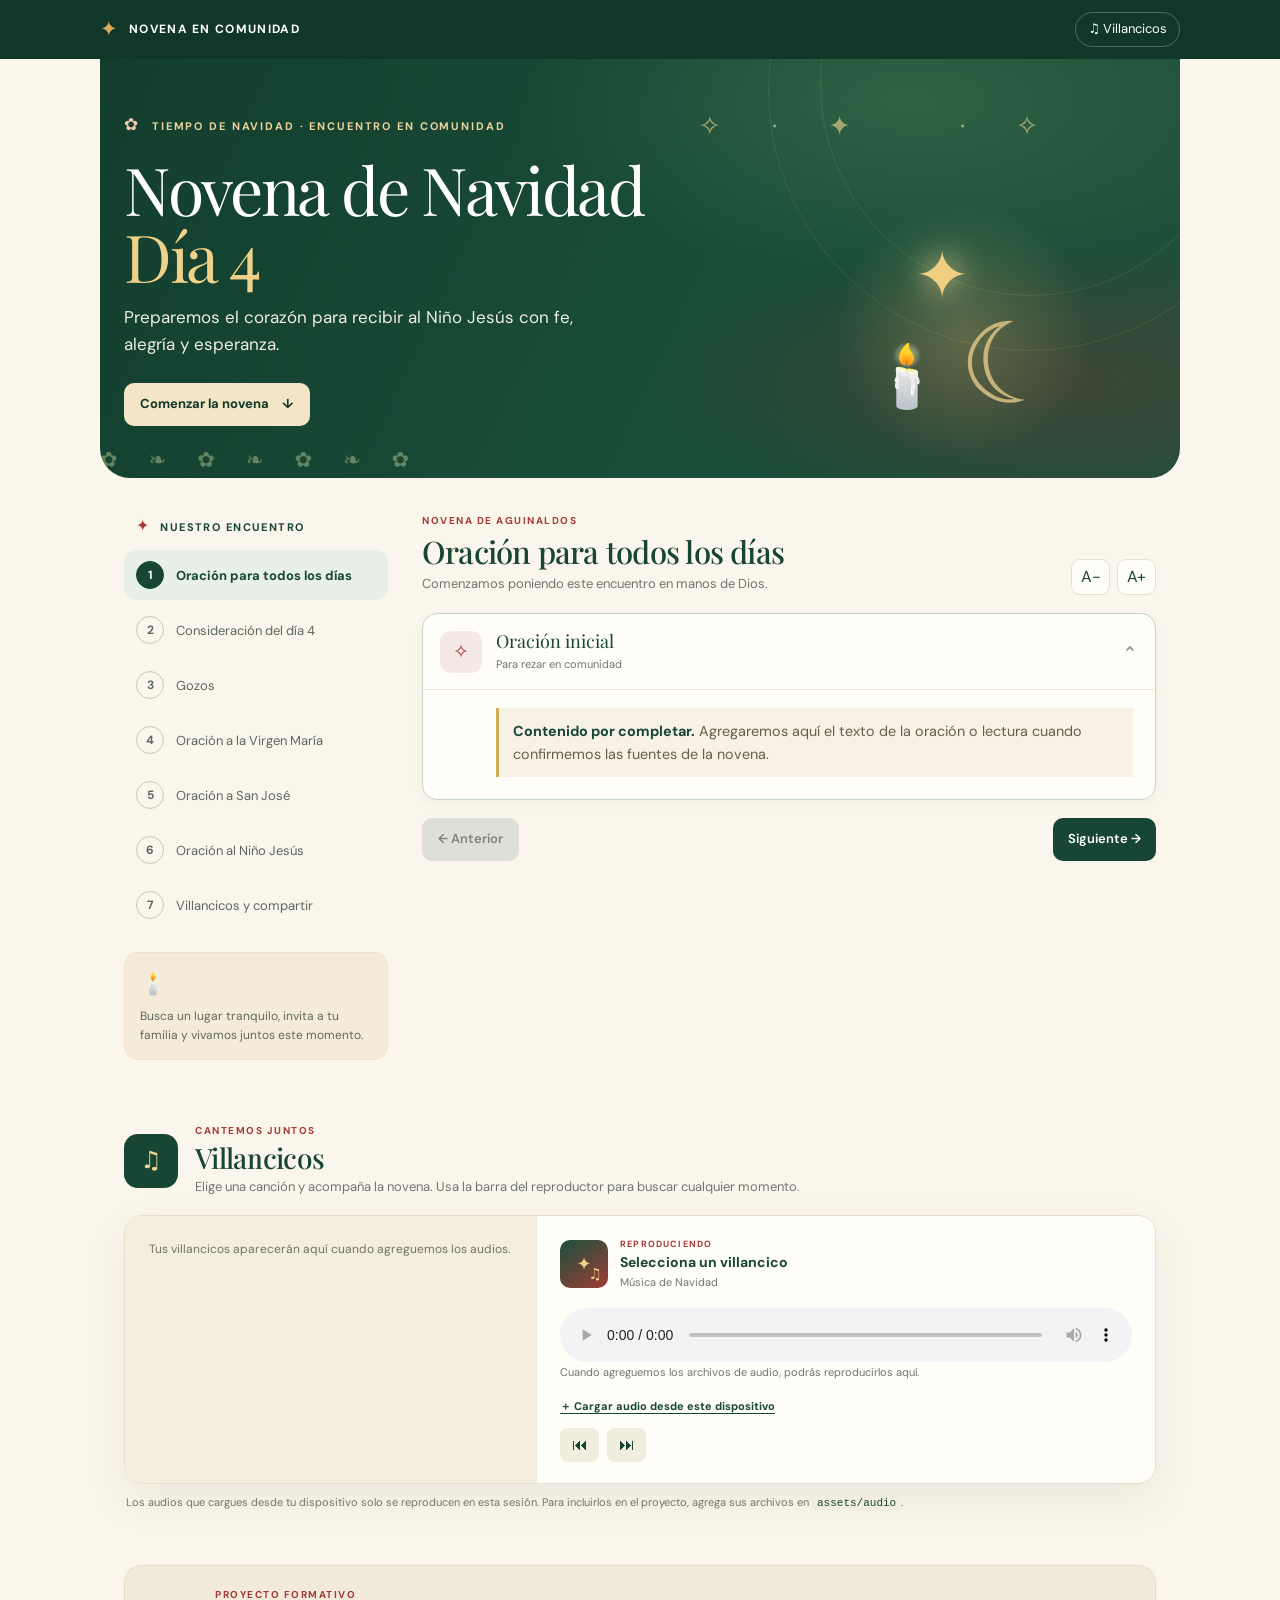
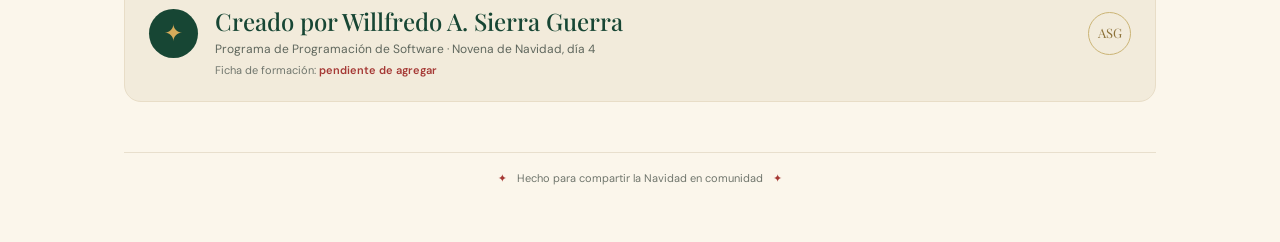
==== index.html @ c9e7d512 "Publicar novena de Navidad" ====
<!doctype html>
<html lang="es">
<head>
  <meta charset="utf-8">
  <meta name="viewport" content="width=device-width, initial-scale=1">
  <meta name="theme-color" content="#174634">
  <meta name="description" content="Una novena de Navidad interactiva para compartir en comunidad.">
  <link rel="manifest" href="manifest.webmanifest">
  <link rel="icon" href="icon.svg" type="image/svg+xml">
  <title>Novena de Navidad · Día 4</title>
  <link rel="preconnect" href="https://fonts.googleapis.com">
  <link rel="preconnect" href="https://fonts.gstatic.com" crossorigin>
  <link href="https://fonts.googleapis.com/css2?family=DM+Sans:wght@400;500;600;700&family=Playfair+Display:wght@400;500;600&display=swap" rel="stylesheet">
  <link rel="stylesheet" href="styles.css">
  <script src="script.js" defer></script>
</head>
<body>
  <header class="topbar">
    <a class="brand" href="#inicio" aria-label="Novena en comunidad, inicio">
      <span class="brand-mark" aria-hidden="true">✦</span>
      <span>NOVENA EN COMUNIDAD</span>
    </a>
    <a class="topbar-link" href="#villancicos"><span aria-hidden="true">♫</span> Villancicos</a>
  </header>

  <main id="inicio">
    <section class="hero" aria-labelledby="pageTitle">
      <div class="hero-stars" aria-hidden="true">✧　·　✦　　 ·　✧</div>
      <div class="hero-copy">
        <div class="eyebrow"><span aria-hidden="true">✿</span> Tiempo de Navidad · Encuentro en comunidad</div>
        <h1 id="pageTitle">Novena de Navidad<br><em>Día 4</em></h1>
        <p>Preparemos el corazón para recibir al Niño Jesús con fe, alegría y esperanza.</p>
        <a class="hero-button" href="#recorrido">Comenzar la novena <span aria-hidden="true">↓</span></a>
      </div>
      <div class="nativity" aria-hidden="true">
        <span class="nativity-star">✦</span>
        <span class="nativity-silhouette">☾</span>
        <span class="nativity-candle">🕯️</span>
      </div>
      <div class="hero-garland" aria-hidden="true">✿　❧　✿　❧　✿　❧　✿</div>
    </section>

    <div class="page-shell" id="recorrido">
      <aside class="rail" aria-label="Recorrido de la novena">
        <div class="rail-heading"><span class="tiny-star" aria-hidden="true">✦</span> Nuestro encuentro</div>
        <nav class="step-list" id="stepList"></nav>
        <div class="rail-note">
          <span class="note-icon" aria-hidden="true">🕯️</span>
          <p>Busca un lugar tranquilo, invita a tu familia y vivamos juntos este momento.</p>
        </div>
      </aside>

      <section class="content" aria-live="polite" aria-atomic="true">
        <div class="section-heading">
          <div>
            <div class="section-kicker" id="sectionKicker">NOVENA DE AGUINALDOS</div>
            <h2 id="sectionTitle"></h2>
            <p id="sectionDescription"></p>
          </div>
          <div class="reader-tools" aria-label="Tamaño del texto">
            <button class="tool-btn" id="smallerText" type="button" aria-label="Reducir tamaño del texto">A−</button>
            <button class="tool-btn" id="largerText" type="button" aria-label="Aumentar tamaño del texto">A+</button>
          </div>
        </div>
        <div class="cards" id="prayerCards"></div>
        <div class="bottom-nav">
          <button class="nav-btn secondary" id="previousStep" type="button"><span aria-hidden="true">←</span> Anterior</button>
          <button class="nav-btn" id="nextStep" type="button">Siguiente <span aria-hidden="true">→</span></button>
        </div>
      </section>
    </div>

    <section class="music-section" id="villancicos" aria-labelledby="musicTitle">
      <div class="music-heading">
        <span class="music-symbol" aria-hidden="true">♫</span>
        <div>
          <div class="section-kicker">CANTEMOS JUNTOS</div>
          <h2 id="musicTitle">Villancicos</h2>
          <p>Elige una canción y acompaña la novena. Usa la barra del reproductor para buscar cualquier momento.</p>
        </div>
      </div>
      <div class="player-card">
        <div class="track-list" id="trackList" aria-label="Lista de villancicos"></div>
        <div class="player-main">
          <div class="now-playing">
            <div class="album-art" aria-hidden="true">✦<span>♫</span></div>
            <div class="track-info"><span class="track-label">REPRODUCIENDO</span><strong id="currentTrackName">Selecciona un villancico</strong><span id="currentTrackArtist">Música de Navidad</span></div>
          </div>
          <audio id="audioPlayer" controls preload="metadata" aria-label="Reproductor de villancicos"></audio>
          <div class="audio-hint" id="audioHint">Cuando agreguemos los archivos de audio, podrás reproducirlos aquí.</div>
          <label class="add-audio" for="audioFiles">＋ Cargar audio desde este dispositivo</label>
          <input id="audioFiles" class="sr-only" type="file" accept="audio/*" multiple>
          <div class="player-actions">
            <button class="player-btn" id="previousTrack" type="button" aria-label="Villancico anterior">⏮</button>
            <button class="player-btn" id="nextTrack" type="button" aria-label="Siguiente villancico">⏭</button>
          </div>
        </div>
      </div>
      <p class="music-footnote">Los audios que cargues desde tu dispositivo solo se reproducen en esta sesión. Para incluirlos en el proyecto, agrega sus archivos en <code>assets/audio</code>.</p>
    </section>

    <section class="credits" aria-labelledby="creditsTitle">
      <div class="credits-mark" aria-hidden="true">✦</div>
      <div class="credits-copy">
        <div class="section-kicker">PROYECTO FORMATIVO</div>
        <h2 id="creditsTitle">Creado por Willfredo A. Sierra Guerra</h2>
        <p>Programa de Programación de Software · Novena de Navidad, día 4</p>
        <p class="credits-cohort">Ficha de formación: <strong>pendiente de agregar</strong></p>
      </div>
      <div class="credits-seal" aria-label="Creado por Willfredo A. Sierra Guerra">ASG</div>
    </section>
    <footer class="footer"><span aria-hidden="true">✦</span> Hecho para compartir la Navidad en comunidad <span aria-hidden="true">✦</span></footer>
  </main>
</body>
</html>
---- styles.css ----
:root {
  color-scheme: light;
  --pine: #174634;
  --pine-dark: #103728;
  --pine-light: #e8f0e7;
  --red: #a53935;
  --red-soft: #f5e9e4;
  --gold: #d6ab5a;
  --gold-pale: #f3e8cc;
  --cream: #fbf6eb;
  --paper: #fffdf8;
  --ink: #2d372f;
  --muted: #70766d;
  --line: #e8dfcd;
  --shadow: 0 16px 45px #273b2812;
  --reading-size: 16px;
}

* { box-sizing: border-box; }
html { scroll-behavior: smooth; }
body {
  margin: 0;
  background: var(--cream);
  color: var(--ink);
  font: 16px/1.6 "DM Sans", system-ui, sans-serif;
}
button, a { font: inherit; }
button { cursor: pointer; }
a { color: inherit; text-decoration: none; }

.topbar {
  align-items: center;
  background: var(--pine-dark);
  color: #fff;
  display: flex;
  justify-content: space-between;
  padding: 12px max(24px, calc((100% - 1080px)/2));
}
.brand { align-items: center; display: flex; font-size: 12px; font-weight: 700; gap: 10px; letter-spacing: .11em; }
.brand-mark { color: var(--gold); font-size: 21px; }
.topbar-link { border: 1px solid #ffffff40; border-radius: 99px; font-size: 13px; padding: 6px 12px; }
.topbar-link:hover { background: #ffffff14; }

main { margin: 0 auto; max-width: 1080px; padding: 0 24px 56px; }
.hero {
  background:
    radial-gradient(ellipse at 75% 10%, #42734f88 0, transparent 34%),
    radial-gradient(ellipse at 88% 77%, #872f304d 0, transparent 30%),
    linear-gradient(115deg, #133e2e 0%, #194d38 55%, #205039 100%);
  border-radius: 0 0 30px 30px;
  color: #fff;
  margin: 0 -24px 35px;
  min-height: 360px;
  overflow: hidden;
  padding: 52px max(24px, calc((100% - 1032px)/2));
  position: relative;
}
.hero::before, .hero::after { border: 1px solid #e7c57420; border-radius: 50%; content: ""; height: 420px; position: absolute; right: -62px; top: -185px; width: 420px; }
.hero::after { height: 520px; right: -110px; top: -230px; width: 520px; }
.hero-stars { color: #f1d78d9c; font-size: 27px; letter-spacing: 12px; position: absolute; right: 12%; top: 45px; }
.hero-copy { max-width: 630px; position: relative; z-index: 1; }
.eyebrow, .section-kicker { color: #ead39c; font-size: 11px; font-weight: 700; letter-spacing: .17em; text-transform: uppercase; }
.eyebrow span { color: #f0c7b0; font-size: 17px; margin-right: 7px; }
h1, h2, .card-title { font-family: "Playfair Display", Georgia, serif; }
h1 { font-size: clamp(43px, 6vw, 66px); font-weight: 400; letter-spacing: -.035em; line-height: 1.02; margin: 18px 0 13px; }
h1 em { color: #f0d18a; font-style: normal; }
.hero-copy > p { color: #f0eee4; font-size: 17px; margin: 0; max-width: 470px; }
.hero-button { align-items: center; background: #f3e5c5; border-radius: 10px; color: var(--pine-dark); display: inline-flex; font-size: 13px; font-weight: 700; gap: 13px; margin-top: 25px; padding: 11px 16px; }
.hero-button:hover { background: #fff2d2; transform: translateY(-1px); }
.nativity { align-items: center; background: radial-gradient(circle, #f3d5853b, #f3d58500 70%); border-radius: 50%; bottom: 16px; color: #f0cf80; display: flex; height: 260px; justify-content: center; position: absolute; right: 8%; width: 260px; }
.nativity-star { font-size: 66px; left: 81px; position: absolute; top: 21px; text-shadow: 0 0 32px #ffe2a4; }
.nativity-silhouette { bottom: 7px; color: #e4c989; font-size: 112px; opacity: .8; position: absolute; right: 34px; transform: rotate(-8deg); }
.nativity-candle { bottom: 36px; font-size: 61px; left: 35px; position: absolute; }
.hero-garland { bottom: 0; color: #c6d3a270; font-size: 21px; left: 0; letter-spacing: 5px; overflow: hidden; position: absolute; white-space: nowrap; width: 100%; }

.page-shell { align-items: start; display: grid; gap: 34px; grid-template-columns: 264px minmax(0,1fr); }
.rail { position: sticky; top: 20px; }
.rail-heading { color: var(--pine); font-size: 11px; font-weight: 700; letter-spacing: .13em; margin: 0 0 12px 12px; text-transform: uppercase; }
.tiny-star { color: var(--red); font-size: 16px; margin-right: 5px; }
.step-list { display: grid; gap: 5px; }
.step { align-items: center; background: transparent; border: 0; border-radius: 12px; color: #5c675d; display: flex; gap: 12px; padding: 11px 12px; text-align: left; width: 100%; }
.step:hover { background: #f2ecde; }
.step[aria-current="step"] { background: var(--pine-light); color: var(--pine); font-weight: 700; }
.step-num { align-items: center; border: 1px solid #c9c7b9; border-radius: 50%; display: inline-flex; flex: 0 0 28px; font-size: 12px; font-weight: 700; height: 28px; justify-content: center; }
.step[aria-current="step"] .step-num { background: var(--pine); border-color: var(--pine); color: #fff; }
.step-label { font-size: 13px; line-height: 1.35; }
.rail-note { background: #f4ebd9; border: 1px solid #eee2c9; border-radius: 14px; color: #62685c; font-size: 12px; line-height: 1.55; margin-top: 22px; padding: 15px; }
.rail-note p { margin: 6px 0 0; }
.note-icon { font-size: 21px; }

.content { min-width: 0; }
.section-heading { align-items: end; display: flex; justify-content: space-between; margin: 0 0 18px; }
.section-kicker { color: var(--red); font-size: 10px; letter-spacing: .15em; }
.section-heading h2, .music-heading h2 { color: var(--pine); font-size: 31px; font-weight: 500; letter-spacing: -.025em; line-height: 1.15; margin: 5px 0 5px; }
.section-heading p, .music-heading p { color: var(--muted); font-size: 13px; margin: 0; }
.reader-tools { display: flex; gap: 7px; }
.tool-btn { background: var(--paper); border: 1px solid var(--line); border-radius: 9px; color: var(--pine); height: 36px; width: 39px; }
.tool-btn:hover { background: var(--gold-pale); }
.cards { display: grid; gap: 11px; }
.prayer-card { background: var(--paper); border: 1px solid var(--line); border-radius: 15px; box-shadow: 0 4px 12px #2b3b250b; overflow: hidden; }
.prayer-card[open] { border-color: #c6d4c5; }
.prayer-card summary { align-items: center; cursor: pointer; display: flex; gap: 14px; list-style: none; min-height: 75px; padding: 14px 17px; }
.prayer-card summary::-webkit-details-marker { display: none; }
.card-icon { align-items: center; background: var(--red-soft); border-radius: 11px; color: var(--red); display: flex; flex: 0 0 42px; font-size: 19px; height: 42px; justify-content: center; }
.prayer-card:nth-child(even) .card-icon { background: var(--gold-pale); color: #9e742e; }
.card-title { color: var(--pine); display: block; font-size: 18px; line-height: 1.25; }
.card-subtitle { color: var(--muted); display: block; font-size: 11px; margin-top: 4px; }
.chevron { color: #81877c; font-size: 19px; margin-left: auto; transition: transform .18s; }
details[open] .chevron { transform: rotate(180deg); }
.prayer-body { border-top: 1px solid #eee8db; font-size: var(--reading-size); padding: 18px 22px 22px 73px; }
.prayer-body p { margin: 0; }
.pending { background: #f8f2e6; border-left: 3px solid var(--gold); color: #665d4b; font-size: .9em; line-height: 1.55; padding: 12px 14px; }
.pending strong { color: var(--pine); }
.bottom-nav { display: flex; justify-content: space-between; margin-top: 18px; }
.nav-btn { background: var(--pine); border: 0; border-radius: 10px; color: #fff; font-size: 13px; font-weight: 600; padding: 10px 15px; }
.nav-btn:hover:not(:disabled) { background: #215b41; }
.nav-btn.secondary { background: transparent; border: 1px solid var(--line); color: var(--pine); }
.nav-btn:disabled { background: #dedfd7; border-color: #dedfd7; color: #81847b; cursor: default; }

.music-section { margin-top: 63px; }
.music-heading { align-items: center; display: flex; gap: 17px; margin-bottom: 17px; }
.music-symbol { align-items: center; background: var(--pine); border-radius: 14px; color: #f1d593; display: flex; flex: 0 0 54px; font-size: 24px; height: 54px; justify-content: center; }
.music-heading h2 { font-size: 28px; margin: 3px 0; }
.music-heading p { max-width: 620px; }
.player-card { background: var(--paper); border: 1px solid var(--line); border-radius: 18px; box-shadow: var(--shadow); display: grid; grid-template-columns: minmax(210px, .8fr) 1.2fr; overflow: hidden; }
.track-list { background: #f4eedf; display: flex; flex-direction: column; gap: 5px; padding: 15px; }
.track-empty { color: #707267; font-size: 12px; line-height: 1.5; padding: 9px; }
.track-item { align-items: center; background: transparent; border: 0; border-radius: 9px; color: var(--ink); display: flex; gap: 10px; padding: 9px; text-align: left; }
.track-item:hover, .track-item[aria-current="true"] { background: #e6e8d7; }
.track-play { align-items: center; background: #fff9; border-radius: 7px; color: var(--pine); display: flex; flex: 0 0 29px; font-size: 12px; height: 29px; justify-content: center; }
.track-name { font-size: 12px; font-weight: 600; }
.player-main { min-width: 0; padding: 21px 23px; }
.now-playing { align-items: center; display: flex; gap: 12px; margin-bottom: 17px; }
.album-art { align-items: center; background: linear-gradient(145deg, #1a503b, #9e3d36); border-radius: 10px; color: #f0d28c; display: flex; flex: 0 0 48px; font-size: 18px; height: 48px; justify-content: center; position: relative; }
.album-art span { bottom: 2px; font-size: 15px; position: absolute; right: 6px; }
.track-info { display: grid; min-width: 0; }
.track-label { color: var(--red); font-size: 9px; font-weight: 700; letter-spacing: .13em; }
.track-info strong { color: var(--pine); font-size: 14px; overflow: hidden; text-overflow: ellipsis; white-space: nowrap; }
.track-info > span:last-child { color: var(--muted); font-size: 11px; }
audio { display: block; min-height: 44px; width: 100%; }
.audio-hint { color: var(--muted); font-size: 11px; margin: 2px 0 8px; }
.add-audio { color: var(--pine); cursor: pointer; display: inline-block; font-size: 11px; font-weight: 700; margin-top: 8px; text-decoration: underline; text-underline-offset: 3px; }
.player-actions { display: flex; gap: 8px; margin-top: 10px; }
.player-btn { background: #f1eddf; border: 0; border-radius: 8px; color: var(--pine); height: 34px; width: 39px; }
.player-btn:hover { background: var(--gold-pale); }
.music-footnote { color: var(--muted); font-size: 11px; margin: 10px 2px 0; }
.music-footnote code { background: #f1eddf; border-radius: 4px; color: var(--pine); padding: 2px 5px; }
.credits { align-items: center; background: #f2ebdb; border: 1px solid #e8ddc7; border-radius: 17px; display: flex; gap: 17px; margin-top: 53px; padding: 21px 24px; }
.credits-mark { align-items: center; background: var(--pine); border-radius: 50%; color: var(--gold); display: flex; flex: 0 0 49px; font-size: 23px; height: 49px; justify-content: center; }
.credits-copy { min-width: 0; }
.credits-copy h2 { color: var(--pine); font-size: clamp(19px, 2.5vw, 24px); font-weight: 500; line-height: 1.2; margin: 4px 0; }
.credits-copy p { color: #5f675d; font-size: 12px; margin: 3px 0 0; }
.credits-copy .credits-cohort { color: var(--muted); font-size: 11px; }
.credits-cohort strong { color: var(--red); font-weight: 600; }
.credits-seal { align-items: center; border: 1px solid #cbb475; border-radius: 50%; color: #8c7138; display: flex; flex: 0 0 43px; font-family: "Playfair Display", Georgia, serif; font-size: 13px; height: 43px; justify-content: center; margin-left: auto; }
.footer { border-top: 1px solid var(--line); color: var(--muted); font-size: 11px; margin-top: 50px; padding-top: 17px; text-align: center; }
.footer span { color: var(--red); padding: 0 7px; }
.sr-only { clip: rect(0,0,0,0); clip-path: inset(50%); height: 1px; overflow: hidden; position: absolute; white-space: nowrap; width: 1px; }

@media (max-width: 760px) {
  .topbar { padding: 11px 18px; }
  main { padding: 0 16px 42px; }
  .hero { margin: 0 -16px 27px; min-height: 337px; padding: 40px 23px; }
  .hero-stars { right: 4%; top: 19px; }
  .hero-copy { max-width: 75%; }
  .hero-copy > p { font-size: 15px; }
  .nativity { bottom: -27px; right: -26px; transform: scale(.72); transform-origin: bottom right; }
  .page-shell { display: block; }
  .rail { margin-bottom: 23px; position: static; }
  .rail-heading, .rail-note { display: none; }
  .step-list { display: flex; gap: 7px; overflow-x: auto; padding: 0 0 5px; }
  .step { flex: 0 0 auto; padding: 7px; width: auto; }
  .step-label { display: none; }
  .section-heading h2 { font-size: 27px; }
  .section-heading p { max-width: 270px; }
  .reader-tools { flex: 0 0 auto; }
  .prayer-body { padding: 15px; }
  .music-section { margin-top: 46px; }
  .player-card { grid-template-columns: 1fr; }
  .track-list { max-height: 180px; overflow-y: auto; }
  .player-main { padding: 18px; }
  .credits { gap: 12px; margin-top: 39px; padding: 17px 15px; }
  .credits-mark { flex-basis: 39px; height: 39px; }
  .credits-seal { display: none; }
}
@media (max-width: 420px) {
  .brand { font-size: 10px; }
  .topbar-link { font-size: 11px; }
  .hero { min-height: 325px; }
  .hero-copy { max-width: 90%; }
  .hero h1 { font-size: 43px; }
  .hero-stars { opacity: .65; }
  .nativity { opacity: .65; transform: scale(.58); }
  .section-heading { align-items: start; }
  .section-heading p { max-width: 230px; }
  .music-heading { align-items: start; }
}
@media (prefers-reduced-motion: reduce) {
  *, *::before, *::after { scroll-behavior: auto !important; transition-duration: .01ms !important; }
}
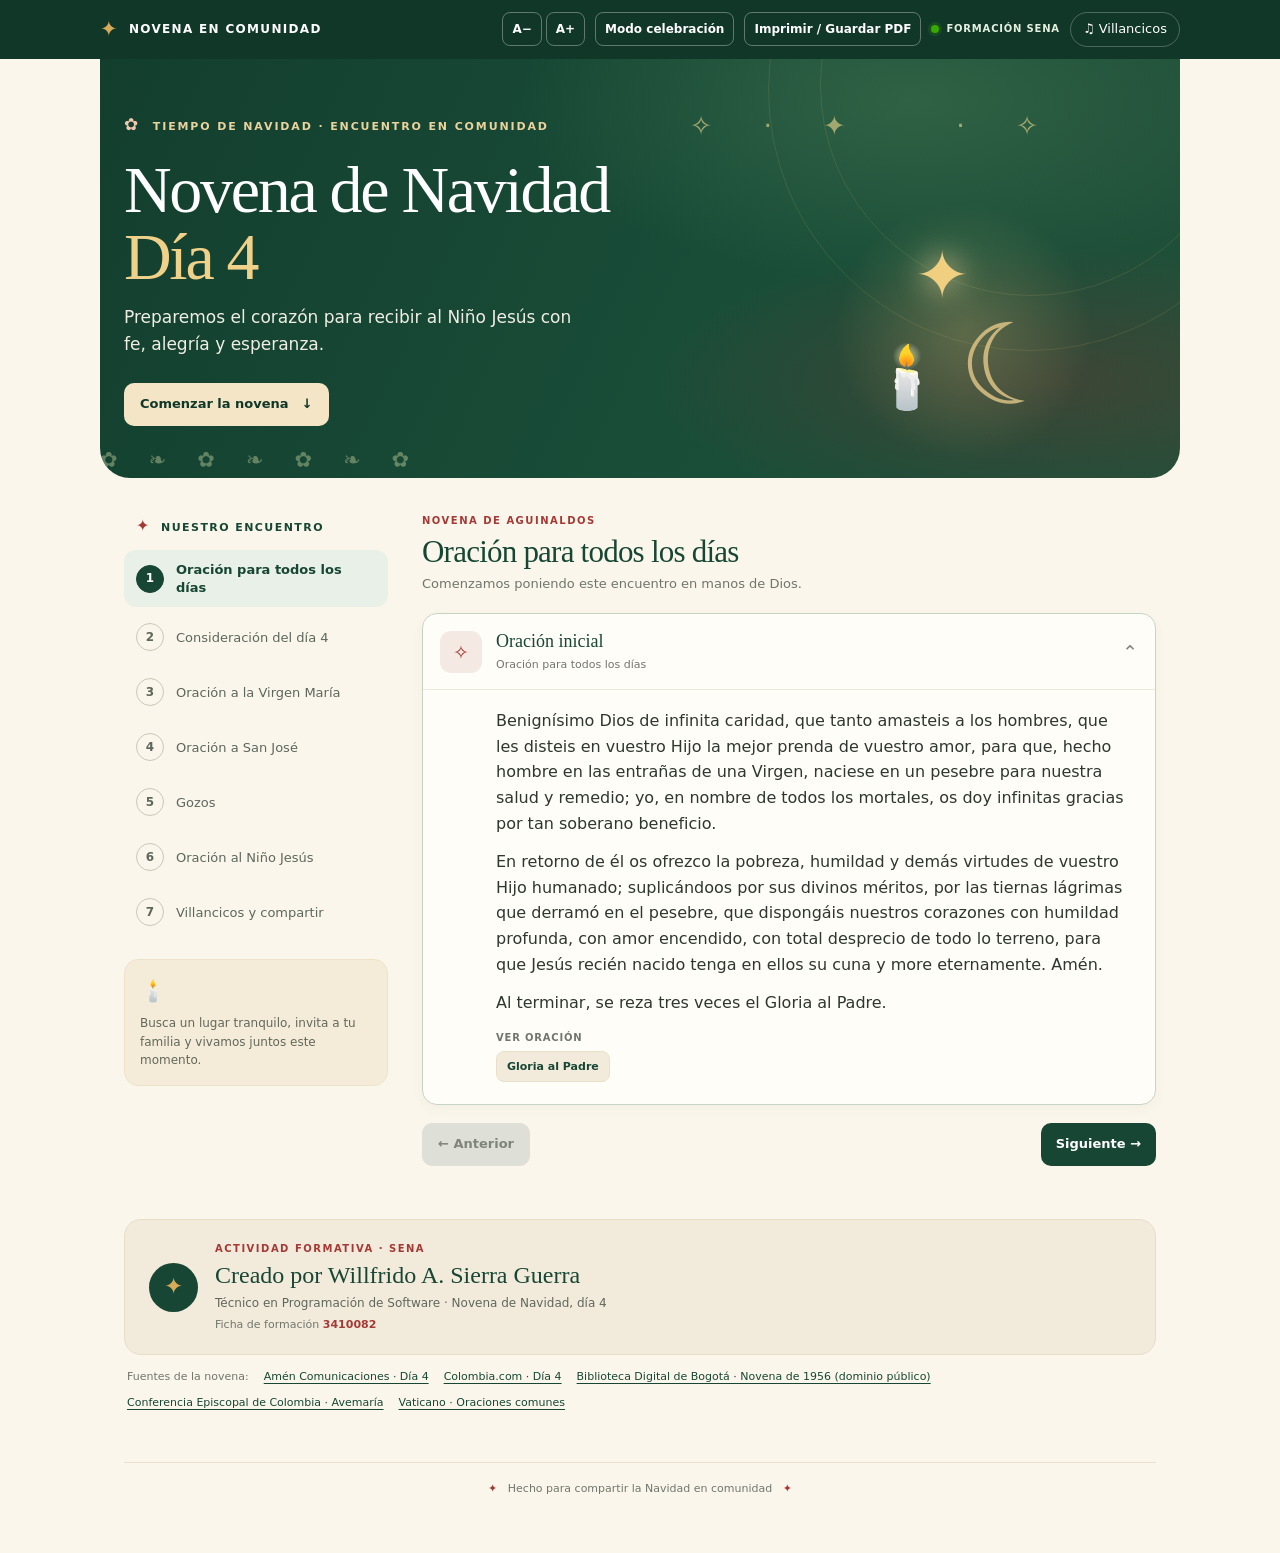
==== commit 40e1afbf: "ya termine" ====
--- a/index.html
+++ b/index.html
@@ -8,11 +8,9 @@
   <link rel="manifest" href="manifest.webmanifest">
   <link rel="icon" href="icon.svg" type="image/svg+xml">
   <title>Novena de Navidad · Día 4</title>
-  <link rel="preconnect" href="https://fonts.googleapis.com">
-  <link rel="preconnect" href="https://fonts.gstatic.com" crossorigin>
-  <link href="https://fonts.googleapis.com/css2?family=DM+Sans:wght@400;500;600;700&family=Playfair+Display:wght@400;500;600&display=swap" rel="stylesheet">
   <link rel="stylesheet" href="styles.css">
   <script src="script.js" defer></script>
+  <script src="scale-controls.js" defer></script>
 </head>
 <body>
   <header class="topbar">
@@ -20,7 +18,16 @@
       <span class="brand-mark" aria-hidden="true">✦</span>
       <span>NOVENA EN COMUNIDAD</span>
     </a>
-    <a class="topbar-link" href="#villancicos"><span aria-hidden="true">♫</span> Villancicos</a>
+    <div class="topbar-actions">
+      <div class="text-size-controls" role="group" aria-label="Tamaño de letra">
+        <button class="topbar-tool" id="textSmaller" type="button" aria-label="Disminuir tamaño de letra" title="Disminuir tamaño de letra">A−</button>
+        <button class="topbar-tool" id="textLarger" type="button" aria-label="Aumentar tamaño de letra" title="Aumentar tamaño de letra">A+</button>
+      </div>
+      <button class="topbar-action" id="celebrationToggle" type="button" aria-pressed="false">Modo celebración</button>
+      <button class="topbar-action" id="printProgramButton" type="button">Imprimir / Guardar PDF</button>
+      <span class="sena-chip"><span class="sena-dot" aria-hidden="true"></span> FORMACIÓN SENA</span>
+      <a class="topbar-link" href="villancicos.html"><span aria-hidden="true">♫</span> Villancicos</a>
+    </div>
   </header>
 
   <main id="inicio">
@@ -57,10 +64,6 @@
             <h2 id="sectionTitle"></h2>
             <p id="sectionDescription"></p>
           </div>
-          <div class="reader-tools" aria-label="Tamaño del texto">
-            <button class="tool-btn" id="smallerText" type="button" aria-label="Reducir tamaño del texto">A−</button>
-            <button class="tool-btn" id="largerText" type="button" aria-label="Aumentar tamaño del texto">A+</button>
-          </div>
         </div>
         <div class="cards" id="prayerCards"></div>
         <div class="bottom-nav">
@@ -70,45 +73,25 @@
       </section>
     </div>
 
-    <section class="music-section" id="villancicos" aria-labelledby="musicTitle">
-      <div class="music-heading">
-        <span class="music-symbol" aria-hidden="true">♫</span>
-        <div>
-          <div class="section-kicker">CANTEMOS JUNTOS</div>
-          <h2 id="musicTitle">Villancicos</h2>
-          <p>Elige una canción y acompaña la novena. Usa la barra del reproductor para buscar cualquier momento.</p>
-        </div>
-      </div>
-      <div class="player-card">
-        <div class="track-list" id="trackList" aria-label="Lista de villancicos"></div>
-        <div class="player-main">
-          <div class="now-playing">
-            <div class="album-art" aria-hidden="true">✦<span>♫</span></div>
-            <div class="track-info"><span class="track-label">REPRODUCIENDO</span><strong id="currentTrackName">Selecciona un villancico</strong><span id="currentTrackArtist">Música de Navidad</span></div>
-          </div>
-          <audio id="audioPlayer" controls preload="metadata" aria-label="Reproductor de villancicos"></audio>
-          <div class="audio-hint" id="audioHint">Cuando agreguemos los archivos de audio, podrás reproducirlos aquí.</div>
-          <label class="add-audio" for="audioFiles">＋ Cargar audio desde este dispositivo</label>
-          <input id="audioFiles" class="sr-only" type="file" accept="audio/*" multiple>
-          <div class="player-actions">
-            <button class="player-btn" id="previousTrack" type="button" aria-label="Villancico anterior">⏮</button>
-            <button class="player-btn" id="nextTrack" type="button" aria-label="Siguiente villancico">⏭</button>
-          </div>
-        </div>
-      </div>
-      <p class="music-footnote">Los audios que cargues desde tu dispositivo solo se reproducen en esta sesión. Para incluirlos en el proyecto, agrega sus archivos en <code>assets/audio</code>.</p>
-    </section>
+    <section id="printProgram" class="print-program" hidden aria-label="Programa completo para imprimir"></section>
 
     <section class="credits" aria-labelledby="creditsTitle">
       <div class="credits-mark" aria-hidden="true">✦</div>
       <div class="credits-copy">
-        <div class="section-kicker">PROYECTO FORMATIVO</div>
-        <h2 id="creditsTitle">Creado por Willfredo A. Sierra Guerra</h2>
-        <p>Programa de Programación de Software · Novena de Navidad, día 4</p>
-        <p class="credits-cohort">Ficha de formación: <strong>pendiente de agregar</strong></p>
+        <div class="section-kicker">ACTIVIDAD FORMATIVA · SENA</div>
+        <h2 id="creditsTitle">Creado por Willfrido A. Sierra Guerra</h2>
+        <p>Técnico en Programación de Software · Novena de Navidad, día 4</p>
+        <p class="credits-cohort">Ficha de formación <strong>3410082</strong></p>
       </div>
-      <div class="credits-seal" aria-label="Creado por Willfredo A. Sierra Guerra">ASG</div>
     </section>
+    <nav class="source-links" aria-label="Fuentes de consulta">
+      <span>Fuentes de la novena:</span>
+      <a href="https://amencomunicaciones.com/crece-la-fe/novena-de-navidad-cuarto-dia/" target="_blank" rel="noopener">Amén Comunicaciones · Día 4</a>
+      <a href="https://www.colombia.com/navidad/novena/d4.aspx" target="_blank" rel="noopener">Colombia.com · Día 4</a>
+      <a href="https://www.bibliotecadigitaldebogota.gov.co/resources/2092684/" target="_blank" rel="noopener">Biblioteca Digital de Bogotá · Novena de 1956 (dominio público)</a>
+      <a href="https://www.cec.org.co/sites/default/files/OREMOS%20EN%20FAMILIA%202020.pdf.pdf" target="_blank" rel="noopener">Conferencia Episcopal de Colombia · Avemaría</a>
+      <a href="https://www.vatican.va/archive/compendium_ccc/documents/archive_2005_compendium-ccc_sp.html" target="_blank" rel="noopener">Vaticano · Oraciones comunes</a>
+    </nav>
     <footer class="footer"><span aria-hidden="true">✦</span> Hecho para compartir la Navidad en comunidad <span aria-hidden="true">✦</span></footer>
   </main>
 </body>
--- a/styles.css
+++ b/styles.css
@@ -22,7 +22,7 @@
   margin: 0;
   background: var(--cream);
   color: var(--ink);
-  font: 16px/1.6 "DM Sans", system-ui, sans-serif;
+  font: 16px/1.6 system-ui, -apple-system, "Segoe UI", sans-serif;
 }
 button, a { font: inherit; }
 button { cursor: pointer; }
@@ -38,6 +38,14 @@
 }
 .brand { align-items: center; display: flex; font-size: 12px; font-weight: 700; gap: 10px; letter-spacing: .11em; }
 .brand-mark { color: var(--gold); font-size: 21px; }
+.topbar-actions { align-items: center; display: flex; gap: 10px; }
+.text-size-controls { align-items: center; display: inline-flex; gap: 4px; }
+.topbar-tool, .topbar-action { background: transparent; border: 1px solid #ffffff55; border-radius: 8px; color: #fff; cursor: pointer; font: 700 12px/1 system-ui, sans-serif; min-height: 34px; padding: 7px 9px; }
+.topbar-tool { min-width: 37px; }
+.topbar-tool:hover, .topbar-action:hover { background: #ffffff18; }
+.topbar-action[aria-pressed="true"] { background: #f3e5c5; border-color: #f3e5c5; color: var(--pine-dark); }
+.sena-chip { align-items: center; color: #e5efdf; display: inline-flex; font-size: 10px; font-weight: 700; gap: 7px; letter-spacing: .08em; }
+.sena-dot { background: #39a900; border-radius: 50%; box-shadow: 0 0 0 3px #39a9002e; height: 8px; width: 8px; }
 .topbar-link { border: 1px solid #ffffff40; border-radius: 99px; font-size: 13px; padding: 6px 12px; }
 .topbar-link:hover { background: #ffffff14; }
 
@@ -57,21 +65,26 @@
 }
 .hero::before, .hero::after { border: 1px solid #e7c57420; border-radius: 50%; content: ""; height: 420px; position: absolute; right: -62px; top: -185px; width: 420px; }
 .hero::after { height: 520px; right: -110px; top: -230px; width: 520px; }
-.hero-stars { color: #f1d78d9c; font-size: 27px; letter-spacing: 12px; position: absolute; right: 12%; top: 45px; }
+.hero-stars { animation: twinkle 4.2s ease-in-out infinite, star-drift 7s ease-in-out infinite; color: #f1d78d9c; font-size: 27px; letter-spacing: 12px; position: absolute; right: 12%; top: 45px; }
 .hero-copy { max-width: 630px; position: relative; z-index: 1; }
 .eyebrow, .section-kicker { color: #ead39c; font-size: 11px; font-weight: 700; letter-spacing: .17em; text-transform: uppercase; }
 .eyebrow span { color: #f0c7b0; font-size: 17px; margin-right: 7px; }
-h1, h2, .card-title { font-family: "Playfair Display", Georgia, serif; }
+h1, h2, .card-title { font-family: Georgia, "Times New Roman", serif; }
 h1 { font-size: clamp(43px, 6vw, 66px); font-weight: 400; letter-spacing: -.035em; line-height: 1.02; margin: 18px 0 13px; }
 h1 em { color: #f0d18a; font-style: normal; }
 .hero-copy > p { color: #f0eee4; font-size: 17px; margin: 0; max-width: 470px; }
 .hero-button { align-items: center; background: #f3e5c5; border-radius: 10px; color: var(--pine-dark); display: inline-flex; font-size: 13px; font-weight: 700; gap: 13px; margin-top: 25px; padding: 11px 16px; }
 .hero-button:hover { background: #fff2d2; transform: translateY(-1px); }
 .nativity { align-items: center; background: radial-gradient(circle, #f3d5853b, #f3d58500 70%); border-radius: 50%; bottom: 16px; color: #f0cf80; display: flex; height: 260px; justify-content: center; position: absolute; right: 8%; width: 260px; }
-.nativity-star { font-size: 66px; left: 81px; position: absolute; top: 21px; text-shadow: 0 0 32px #ffe2a4; }
+.nativity-star { animation: star-glow 3.2s ease-in-out infinite; font-size: 66px; left: 81px; position: absolute; top: 21px; text-shadow: 0 0 32px #ffe2a4; }
 .nativity-silhouette { bottom: 7px; color: #e4c989; font-size: 112px; opacity: .8; position: absolute; right: 34px; transform: rotate(-8deg); }
-.nativity-candle { bottom: 36px; font-size: 61px; left: 35px; position: absolute; }
-.hero-garland { bottom: 0; color: #c6d3a270; font-size: 21px; left: 0; letter-spacing: 5px; overflow: hidden; position: absolute; white-space: nowrap; width: 100%; }
+.nativity-candle { animation: candle-flicker 2s ease-in-out infinite; bottom: 36px; font-size: 61px; left: 35px; position: absolute; transform-origin: bottom center; }
+.hero-garland { animation: garland-glow 5s ease-in-out infinite; bottom: 0; color: #c6d3a270; font-size: 21px; left: 0; letter-spacing: 5px; overflow: hidden; position: absolute; white-space: nowrap; width: 100%; }
+@keyframes twinkle { 0%, 100% { opacity: .45; } 50% { opacity: 1; } }
+@keyframes star-drift { 0%, 100% { translate: 0 0; } 50% { translate: 0 -8px; } }
+@keyframes star-glow { 0%, 100% { filter: drop-shadow(0 0 8px #ffe2a4); scale: 1; } 50% { filter: drop-shadow(0 0 20px #ffe2a4); scale: 1.1; } }
+@keyframes candle-flicker { 0%, 100% { rotate: -1deg; filter: brightness(1); } 50% { rotate: 1deg; filter: brightness(1.16); } }
+@keyframes garland-glow { 0%, 100% { color: #c6d3a270; } 50% { color: #e9d18e; } }
 
 .page-shell { align-items: start; display: grid; gap: 34px; grid-template-columns: 264px minmax(0,1fr); }
 .rail { position: sticky; top: 20px; }
@@ -89,6 +102,10 @@
 .note-icon { font-size: 21px; }
 
 .content { min-width: 0; }
+.content.section-enter .section-heading { animation: content-rise .42s cubic-bezier(.2,.7,.2,1) both; }
+.content.section-enter .cards { animation: content-rise .5s cubic-bezier(.2,.7,.2,1) .06s both; }
+.content.section-enter .bottom-nav { animation: content-rise .45s cubic-bezier(.2,.7,.2,1) .13s both; }
+@keyframes content-rise { from { opacity: 0; transform: translateY(14px); filter: blur(2px); } to { opacity: 1; transform: translateY(0); filter: blur(0); } }
 .section-heading { align-items: end; display: flex; justify-content: space-between; margin: 0 0 18px; }
 .section-kicker { color: var(--red); font-size: 10px; letter-spacing: .15em; }
 .section-heading h2, .music-heading h2 { color: var(--pine); font-size: 31px; font-weight: 500; letter-spacing: -.025em; line-height: 1.15; margin: 5px 0 5px; }
@@ -97,7 +114,8 @@
 .tool-btn { background: var(--paper); border: 1px solid var(--line); border-radius: 9px; color: var(--pine); height: 36px; width: 39px; }
 .tool-btn:hover { background: var(--gold-pale); }
 .cards { display: grid; gap: 11px; }
-.prayer-card { background: var(--paper); border: 1px solid var(--line); border-radius: 15px; box-shadow: 0 4px 12px #2b3b250b; overflow: hidden; }
+.prayer-card { background: var(--paper); border: 1px solid var(--line); border-radius: 15px; box-shadow: 0 4px 12px #2b3b250b; overflow: hidden; transition: border-color .22s, box-shadow .22s, transform .22s; }
+.prayer-card:hover { box-shadow: 0 7px 19px #2b3b2514; transform: translateY(-1px); }
 .prayer-card[open] { border-color: #c6d4c5; }
 .prayer-card summary { align-items: center; cursor: pointer; display: flex; gap: 14px; list-style: none; min-height: 75px; padding: 14px 17px; }
 .prayer-card summary::-webkit-details-marker { display: none; }
@@ -108,7 +126,34 @@
 .chevron { color: #81877c; font-size: 19px; margin-left: auto; transition: transform .18s; }
 details[open] .chevron { transform: rotate(180deg); }
 .prayer-body { border-top: 1px solid #eee8db; font-size: var(--reading-size); padding: 18px 22px 22px 73px; }
+details[open] .prayer-body { animation: prayer-drop .34s cubic-bezier(.2,.7,.2,1) both; transform-origin: top; }
+@keyframes prayer-drop { from { opacity: 0; transform: translateY(-9px); } to { opacity: 1; transform: translateY(0); } }
 .prayer-body p { margin: 0; }
+.prayer-body p + p { margin-top: 13px; }
+.gozo-list { display: grid; gap: 7px; margin-top: 18px; }
+.gozo-item { background: #fcfaf4; border: 1px solid #e9e1d1; border-radius: 10px; overflow: hidden; }
+.gozo-item[open] { border-color: #c6d4c5; }
+.gozo-item summary { align-items: center; color: var(--pine); cursor: pointer; display: flex; font: 700 13px/1.3 system-ui, sans-serif; gap: 10px; list-style: none; min-height: 46px; padding: 7px 11px; }
+.gozo-item summary::-webkit-details-marker { display: none; }
+.gozo-number { align-items: center; background: #e8efe5; border-radius: 50%; color: var(--pine); display: inline-flex; flex: 0 0 29px; font-size: 12px; height: 29px; justify-content: center; }
+.gozo-chevron { color: #81877c; font-size: 17px; margin-left: auto; transition: transform .18s; }
+.gozo-item[open] .gozo-chevron { transform: rotate(180deg); }
+.gozo-body { border-top: 1px solid #eee8db; line-height: 1.65; padding: 12px 14px 14px 50px; }
+.gozo-body p { margin: 0; }
+.gozo-body .gozo-response { background: #f2ebdc; border-radius: 8px; color: var(--pine); font-size: .9em; margin-top: 12px; padding: 9px 11px; }
+.gozo-item[open] .gozo-body { animation: prayer-drop .3s cubic-bezier(.2,.7,.2,1) both; transform-origin: top; }
+.response-prayers { align-items: center; display: flex; flex-wrap: wrap; gap: 7px; margin-top: 15px; }
+.response-label { color: var(--muted); flex: 0 0 100%; font: 700 10px/1.3 system-ui, sans-serif; letter-spacing: .08em; text-transform: uppercase; }
+.response-button { background: #f2ebdc; border: 1px solid #eadfc9; border-radius: 8px; color: var(--pine); cursor: pointer; font: 600 11px/1.2 system-ui, sans-serif; padding: 8px 10px; transition: background .2s, transform .2s; }
+.response-button:hover { background: #e4edde; transform: translateY(-1px); }
+.response-button[aria-expanded="true"] { background: var(--pine); border-color: var(--pine); color: #fff; }
+.response-text { background: #fbf7ee; border-left: 3px solid var(--gold); border-radius: 0 10px 10px 0; color: var(--ink); flex: 0 0 100%; font-size: .92em; line-height: 1.6; margin-top: 3px; padding: 13px 15px; }
+.response-text[hidden] { display: none; }
+.response-text.is-visible { animation: prayer-drop .34s cubic-bezier(.2,.7,.2,1) both; }
+.response-text strong { color: var(--pine); display: block; font: 700 11px/1.3 system-ui, sans-serif; margin-bottom: 7px; }
+.response-text p { margin: 0; }
+.continue-button { background: transparent; border: 0; color: var(--pine); cursor: pointer; display: block; font: 700 11px/1.3 system-ui, sans-serif; margin-top: 14px; padding: 5px 0; text-decoration: underline; text-underline-offset: 3px; }
+.continue-button:hover { color: var(--red); }
 .pending { background: #f8f2e6; border-left: 3px solid var(--gold); color: #665d4b; font-size: .9em; line-height: 1.55; padding: 12px 14px; }
 .pending strong { color: var(--pine); }
 .bottom-nav { display: flex; justify-content: space-between; margin-top: 18px; }
@@ -116,49 +161,54 @@
 .nav-btn:hover:not(:disabled) { background: #215b41; }
 .nav-btn.secondary { background: transparent; border: 1px solid var(--line); color: var(--pine); }
 .nav-btn:disabled { background: #dedfd7; border-color: #dedfd7; color: #81847b; cursor: default; }
-
-.music-section { margin-top: 63px; }
-.music-heading { align-items: center; display: flex; gap: 17px; margin-bottom: 17px; }
-.music-symbol { align-items: center; background: var(--pine); border-radius: 14px; color: #f1d593; display: flex; flex: 0 0 54px; font-size: 24px; height: 54px; justify-content: center; }
-.music-heading h2 { font-size: 28px; margin: 3px 0; }
-.music-heading p { max-width: 620px; }
-.player-card { background: var(--paper); border: 1px solid var(--line); border-radius: 18px; box-shadow: var(--shadow); display: grid; grid-template-columns: minmax(210px, .8fr) 1.2fr; overflow: hidden; }
-.track-list { background: #f4eedf; display: flex; flex-direction: column; gap: 5px; padding: 15px; }
-.track-empty { color: #707267; font-size: 12px; line-height: 1.5; padding: 9px; }
-.track-item { align-items: center; background: transparent; border: 0; border-radius: 9px; color: var(--ink); display: flex; gap: 10px; padding: 9px; text-align: left; }
-.track-item:hover, .track-item[aria-current="true"] { background: #e6e8d7; }
-.track-play { align-items: center; background: #fff9; border-radius: 7px; color: var(--pine); display: flex; flex: 0 0 29px; font-size: 12px; height: 29px; justify-content: center; }
-.track-name { font-size: 12px; font-weight: 600; }
-.player-main { min-width: 0; padding: 21px 23px; }
-.now-playing { align-items: center; display: flex; gap: 12px; margin-bottom: 17px; }
-.album-art { align-items: center; background: linear-gradient(145deg, #1a503b, #9e3d36); border-radius: 10px; color: #f0d28c; display: flex; flex: 0 0 48px; font-size: 18px; height: 48px; justify-content: center; position: relative; }
-.album-art span { bottom: 2px; font-size: 15px; position: absolute; right: 6px; }
-.track-info { display: grid; min-width: 0; }
-.track-label { color: var(--red); font-size: 9px; font-weight: 700; letter-spacing: .13em; }
-.track-info strong { color: var(--pine); font-size: 14px; overflow: hidden; text-overflow: ellipsis; white-space: nowrap; }
-.track-info > span:last-child { color: var(--muted); font-size: 11px; }
-audio { display: block; min-height: 44px; width: 100%; }
-.audio-hint { color: var(--muted); font-size: 11px; margin: 2px 0 8px; }
-.add-audio { color: var(--pine); cursor: pointer; display: inline-block; font-size: 11px; font-weight: 700; margin-top: 8px; text-decoration: underline; text-underline-offset: 3px; }
-.player-actions { display: flex; gap: 8px; margin-top: 10px; }
-.player-btn { background: #f1eddf; border: 0; border-radius: 8px; color: var(--pine); height: 34px; width: 39px; }
-.player-btn:hover { background: var(--gold-pale); }
-.music-footnote { color: var(--muted); font-size: 11px; margin: 10px 2px 0; }
-.music-footnote code { background: #f1eddf; border-radius: 4px; color: var(--pine); padding: 2px 5px; }
+.open-music-page { background: var(--pine); border-radius: 8px; color: #fff; display: inline-block; font: 600 12px/1.3 system-ui, sans-serif; margin-top: 14px; padding: 9px 12px; }
+.open-music-page:hover { background: #215b41; }
+
 .credits { align-items: center; background: #f2ebdb; border: 1px solid #e8ddc7; border-radius: 17px; display: flex; gap: 17px; margin-top: 53px; padding: 21px 24px; }
-.credits-mark { align-items: center; background: var(--pine); border-radius: 50%; color: var(--gold); display: flex; flex: 0 0 49px; font-size: 23px; height: 49px; justify-content: center; }
+.credits-mark { align-items: center; background: var(--pine); border-radius: 50%; color: var(--gold); display: flex; flex: 0 0 49px; font-family: Georgia, "Times New Roman", serif; font-size: 23px; height: 49px; justify-content: center; }
 .credits-copy { min-width: 0; }
 .credits-copy h2 { color: var(--pine); font-size: clamp(19px, 2.5vw, 24px); font-weight: 500; line-height: 1.2; margin: 4px 0; }
 .credits-copy p { color: #5f675d; font-size: 12px; margin: 3px 0 0; }
 .credits-copy .credits-cohort { color: var(--muted); font-size: 11px; }
 .credits-cohort strong { color: var(--red); font-weight: 600; }
-.credits-seal { align-items: center; border: 1px solid #cbb475; border-radius: 50%; color: #8c7138; display: flex; flex: 0 0 43px; font-family: "Playfair Display", Georgia, serif; font-size: 13px; height: 43px; justify-content: center; margin-left: auto; }
+.brand-manual-link { background: #fffdf8; border: 1px solid #d7e4ce; border-radius: 9px; color: #267300; flex: 0 0 auto; font-size: 10px; font-weight: 700; margin-left: auto; padding: 8px 10px; }
+.brand-manual-link:hover { background: #f1f8eb; }
+.source-links { align-items: center; color: var(--muted); display: flex; flex-wrap: wrap; font-size: 11px; gap: 8px 15px; margin: 13px 3px 0; }
+.source-links a { color: var(--pine); text-decoration: underline; text-underline-offset: 3px; }
+.source-links a:hover { color: var(--red); }
 .footer { border-top: 1px solid var(--line); color: var(--muted); font-size: 11px; margin-top: 50px; padding-top: 17px; text-align: center; }
 .footer span { color: var(--red); padding: 0 7px; }
 .sr-only { clip: rect(0,0,0,0); clip-path: inset(50%); height: 1px; overflow: hidden; position: absolute; white-space: nowrap; width: 1px; }
+[data-page-scaled-text] { font-size: calc(var(--page-base-font-size) * var(--page-text-scale, 1)) !important; }
+
+.celebration-mode .hero,
+.celebration-mode .rail,
+.celebration-mode .credits,
+.celebration-mode .source-links,
+.celebration-mode main > .footer { display: none !important; }
+.celebration-mode .topbar { position: sticky; top: 0; z-index: 10; }
+.celebration-mode .topbar-actions > :not(#celebrationToggle) { display: none !important; }
+.celebration-mode .topbar { justify-content: flex-end; }
+.celebration-mode .brand { margin-right: auto; }
+.celebration-mode .page-shell { display: block; margin: 22px auto; max-width: 980px; }
+.celebration-mode .content { --page-text-scale: 1.35; }
+.celebration-mode .section-heading h2 { font-size: clamp(32px, 5vw, 44px); }
+.celebration-mode .prayer-body { font-size: clamp(20px, 2.4vw, 26px); line-height: 1.75; padding: 26px clamp(20px, 5vw, 60px); }
+.celebration-mode .prayer-card summary { min-height: 86px; }
+.celebration-mode .card-title { font-size: 21px; }
+.celebration-mode .card-subtitle { font-size: 14px; }
+.celebration-mode .bottom-nav { margin-top: 24px; }
+.celebration-mode .nav-btn { font-size: 18px; padding: 14px 19px; }
+.celebration-mode .gozo-item summary { min-height: 58px; font-size: 17px; }
+.celebration-mode .gozo-body { font-size: 1em; padding: 18px 22px; }
+.celebration-mode .gozo-body .gozo-response { font-size: .92em; padding: 12px 14px; }
 
 @media (max-width: 760px) {
   .topbar { padding: 11px 18px; }
+  .topbar { flex-wrap: wrap; gap: 8px; }
+  .topbar-actions { flex-wrap: wrap; gap: 6px; justify-content: flex-end; }
+  .topbar-tool, .topbar-action { font-size: 11px; min-height: 32px; padding: 6px 7px; }
+  .sena-chip { font-size: 9px; }
   main { padding: 0 16px 42px; }
   .hero { margin: 0 -16px 27px; min-height: 337px; padding: 40px 23px; }
   .hero-stars { right: 4%; top: 19px; }
@@ -173,15 +223,12 @@
   .step-label { display: none; }
   .section-heading h2 { font-size: 27px; }
   .section-heading p { max-width: 270px; }
-  .reader-tools { flex: 0 0 auto; }
   .prayer-body { padding: 15px; }
-  .music-section { margin-top: 46px; }
-  .player-card { grid-template-columns: 1fr; }
-  .track-list { max-height: 180px; overflow-y: auto; }
-  .player-main { padding: 18px; }
+  .gozo-body { padding: 12px; }
   .credits { gap: 12px; margin-top: 39px; padding: 17px 15px; }
   .credits-mark { flex-basis: 39px; height: 39px; }
-  .credits-seal { display: none; }
+  .brand-manual-link { font-size: 9px; padding: 7px; }
+  .source-links { align-items: flex-start; flex-direction: column; gap: 4px; }
 }
 @media (max-width: 420px) {
   .brand { font-size: 10px; }
@@ -196,5 +243,35 @@
   .music-heading { align-items: start; }
 }
 @media (prefers-reduced-motion: reduce) {
-  *, *::before, *::after { scroll-behavior: auto !important; transition-duration: .01ms !important; }
-}
+  *, *::before, *::after { scroll-behavior: auto !important; transition-duration: .01ms !important; animation-duration: .01ms !important; animation-iteration-count: 1 !important; }
+  .prayer-card:hover, .response-button:hover { transform: none; }
+}
+
+.print-program { display: none; }
+@page { size: A4; margin: 16mm 14mm; }
+@media print {
+  body { background: #fff !important; color: #222 !important; font: 10pt/1.45 Georgia, "Times New Roman", serif; }
+  body > header, body > main > :not(#printProgram) { display: none !important; }
+  body > main { display: block !important; margin: 0 !important; max-width: none !important; padding: 0 !important; }
+  #printProgram, #printProgram[hidden] { display: block !important; color: #222; }
+  #printProgram h1, #printProgram h2, #printProgram h3, #printProgram h4 { color: #174634 !important; font-family: Georgia, "Times New Roman", serif; }
+  .print-title { border-bottom: 2px solid #174634; font-size: 24pt; margin: 0 0 4pt; padding-bottom: 7pt; }
+  .print-subtitle { color: #555; font: 9pt/1.4 system-ui, sans-serif; margin: 0 0 18pt; }
+  .print-moment { margin: 0 0 15pt; }
+  .print-moment > h2 { border-bottom: 1px solid #c9d4c6; font-size: 16pt; margin: 15pt 0 8pt; padding-bottom: 4pt; page-break-after: avoid; }
+  .print-reading { margin: 0 0 10pt; page-break-inside: avoid; }
+  .print-reading h3 { font-size: 12pt; margin: 8pt 0 4pt; page-break-after: avoid; }
+  .print-reading h4 { font-size: 10pt; margin: 7pt 0 3pt; }
+  .print-reading p { margin: 0 0 5pt; text-align: justify; }
+  .print-gozos { margin: 5pt 0 0; padding-left: 23pt; }
+  .print-gozos li { margin: 0 0 9pt; padding-left: 3pt; page-break-inside: avoid; }
+  .print-response { color: #174634; font-weight: 700; margin-top: 3pt !important; text-align: left !important; }
+  .print-song-grid { display: grid; gap: 9pt; grid-template-columns: repeat(3, 1fr); margin-top: 10pt; }
+  .print-song-grid figure { align-items: center; display: flex; gap: 7pt; margin: 0; page-break-inside: avoid; }
+  .print-song-grid img { border-radius: 5pt; height: 55pt; object-fit: cover; width: 55pt; }
+  .print-song-grid figcaption { font: 9pt/1.3 system-ui, sans-serif; font-weight: 700; }
+  .print-sources { border-top: 1px solid #bbb; font: 8pt/1.4 system-ui, sans-serif; margin-top: 18pt; padding-top: 7pt; }
+  .print-sources h2 { font-size: 11pt; margin: 0 0 5pt; }
+  .print-sources p { margin: 2pt 0; overflow-wrap: anywhere; }
+  * { -webkit-print-color-adjust: exact !important; print-color-adjust: exact !important; }
+}
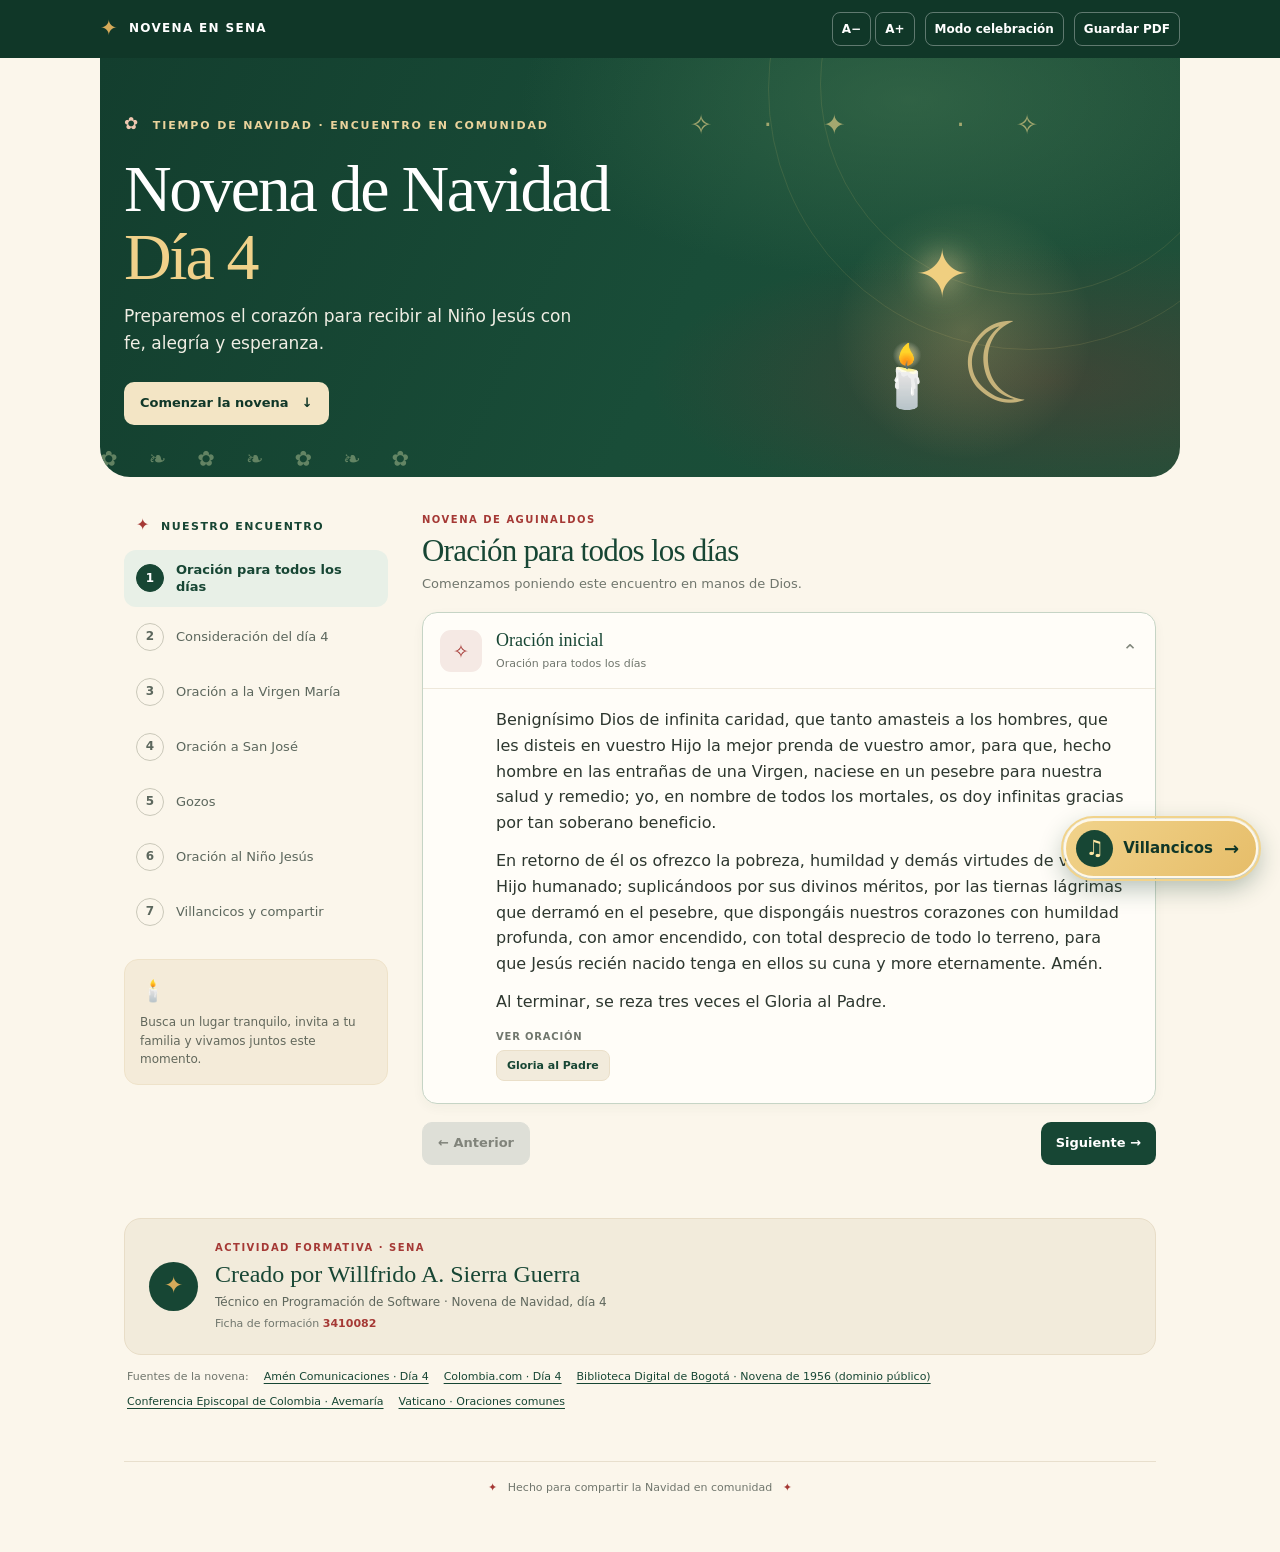
==== commit 34615d99: "ya termine" ====
--- a/index.html
+++ b/index.html
@@ -6,17 +6,17 @@
   <meta name="theme-color" content="#174634">
   <meta name="description" content="Una novena de Navidad interactiva para compartir en comunidad.">
   <link rel="manifest" href="manifest.webmanifest">
-  <link rel="icon" href="icon.svg" type="image/svg+xml">
+  <link rel="icon" href="assets/images/icon.svg" type="image/svg+xml">
   <title>Novena de Navidad · Día 4</title>
-  <link rel="stylesheet" href="styles.css">
-  <script src="script.js" defer></script>
-  <script src="scale-controls.js" defer></script>
+  <link rel="stylesheet" href="css/styles.css">
+  <script src="js/script.js" defer></script>
+  <script src="js/scale-controls.js" defer></script>
 </head>
 <body>
   <header class="topbar">
     <a class="brand" href="#inicio" aria-label="Novena en comunidad, inicio">
       <span class="brand-mark" aria-hidden="true">✦</span>
-      <span>NOVENA EN COMUNIDAD</span>
+      <span>NOVENA EN SENA</span>
     </a>
     <div class="topbar-actions">
       <div class="text-size-controls" role="group" aria-label="Tamaño de letra">
@@ -24,11 +24,15 @@
         <button class="topbar-tool" id="textLarger" type="button" aria-label="Aumentar tamaño de letra" title="Aumentar tamaño de letra">A+</button>
       </div>
       <button class="topbar-action" id="celebrationToggle" type="button" aria-pressed="false">Modo celebración</button>
-      <button class="topbar-action" id="printProgramButton" type="button">Imprimir / Guardar PDF</button>
-      <span class="sena-chip"><span class="sena-dot" aria-hidden="true"></span> FORMACIÓN SENA</span>
-      <a class="topbar-link" href="villancicos.html"><span aria-hidden="true">♫</span> Villancicos</a>
+      <button class="topbar-action" id="printProgramButton" type="button">Guardar PDF</button>
     </div>
   </header>
+
+  <a class="music-fab" href="villancicos.html" aria-label="Abrir la página de villancicos">
+    <span class="music-fab-icon" aria-hidden="true">♫</span>
+    <span>Villancicos</span>
+    <span class="music-fab-arrow" aria-hidden="true">→</span>
+  </a>
 
   <main id="inicio">
     <section class="hero" aria-labelledby="pageTitle">
--- a/css/styles.css
+++ b/css/styles.css
@@ -0,0 +1,289 @@
+:root {
+  color-scheme: light;
+  --pine: #174634;
+  --pine-dark: #103728;
+  --pine-light: #e8f0e7;
+  --red: #a53935;
+  --red-soft: #f5e9e4;
+  --gold: #d6ab5a;
+  --gold-pale: #f3e8cc;
+  --cream: #fbf6eb;
+  --paper: #fffdf8;
+  --ink: #2d372f;
+  --muted: #70766d;
+  --line: #e8dfcd;
+  --shadow: 0 16px 45px #273b2812;
+  --reading-size: 16px;
+}
+
+* { box-sizing: border-box; }
+html { scroll-behavior: smooth; }
+body {
+  margin: 0;
+  background: var(--cream);
+  color: var(--ink);
+  font: 16px/1.6 system-ui, -apple-system, "Segoe UI", sans-serif;
+}
+button, a { font: inherit; }
+button { cursor: pointer; }
+a { color: inherit; text-decoration: none; }
+
+.topbar {
+  align-items: center;
+  background: var(--pine-dark);
+  color: #fff;
+  display: flex;
+  justify-content: space-between;
+  padding: 12px max(24px, calc((100% - 1080px)/2));
+}
+.brand { align-items: center; display: flex; font-size: 12px; font-weight: 700; gap: 10px; letter-spacing: .11em; }
+.brand-mark { color: var(--gold); font-size: 21px; }
+.topbar-actions { align-items: center; display: flex; gap: 10px; }
+.text-size-controls { align-items: center; display: inline-flex; gap: 4px; }
+.topbar-tool, .topbar-action { background: transparent; border: 1px solid #ffffff55; border-radius: 8px; color: #fff; cursor: pointer; font: 700 12px/1 system-ui, sans-serif; min-height: 34px; padding: 7px 9px; }
+.topbar-tool { min-width: 37px; }
+.topbar-tool:hover, .topbar-action:hover { background: #ffffff18; }
+.topbar-action[aria-pressed="true"] { background: #f3e5c5; border-color: #f3e5c5; color: var(--pine-dark); }
+.sena-chip { align-items: center; color: #e5efdf; display: inline-flex; font-size: 10px; font-weight: 700; gap: 7px; letter-spacing: .08em; }
+.sena-dot { background: #39a900; border-radius: 50%; box-shadow: 0 0 0 3px #39a9002e; height: 8px; width: 8px; }
+.topbar-link { border: 1px solid #ffffff40; border-radius: 99px; font-size: 13px; padding: 6px 12px; }
+.topbar-link:hover { background: #ffffff14; }
+.music-fab { align-items: center; animation: music-fab-breathe 3.4s ease-in-out infinite; background: linear-gradient(135deg, #f1d38b, #e6bd69); border: 2px solid #fff8e8; border-radius: 999px; bottom: max(22px, env(safe-area-inset-bottom)); box-shadow: 0 9px 26px #123b2b55, 0 0 0 0 #d6ab5a66; color: var(--pine-dark); display: flex; font: 800 15px/1 system-ui, sans-serif; gap: 10px; min-height: 58px; padding: 9px 17px 9px 10px; position: fixed; right: max(22px, env(safe-area-inset-right)); text-decoration: none; z-index: 50; }
+.music-fab::before { animation: music-fab-ring 3.4s ease-out infinite; border: 2px solid #f1d38b; border-radius: inherit; content: ""; inset: -5px; pointer-events: none; position: absolute; }
+.music-fab:hover { animation-play-state: paused; box-shadow: 0 12px 32px #123b2b66; transform: translateY(-3px) scale(1.04); }
+.music-fab:focus-visible { outline: 3px solid #fff; outline-offset: 4px; }
+.music-fab-icon { align-items: center; background: #174634; border-radius: 50%; color: #ffe6a3; display: inline-flex; font-size: 21px; height: 37px; justify-content: center; width: 37px; }
+.music-fab-arrow { font-size: 18px; margin-left: 1px; }
+@keyframes music-fab-breathe { 0%, 100% { box-shadow: 0 8px 24px #123b2b44, 0 0 0 0 #d6ab5a66; } 50% { box-shadow: 0 10px 29px #123b2b5c, 0 0 0 7px #d6ab5a00; } }
+@keyframes music-fab-ring { 0% { opacity: .65; transform: scale(.96); } 75%, 100% { opacity: 0; transform: scale(1.14); } }
+
+main { margin: 0 auto; max-width: 1080px; padding: 0 24px 56px; }
+.hero {
+  background:
+    radial-gradient(ellipse at 75% 10%, #42734f88 0, transparent 34%),
+    radial-gradient(ellipse at 88% 77%, #872f304d 0, transparent 30%),
+    linear-gradient(115deg, #133e2e 0%, #194d38 55%, #205039 100%);
+  border-radius: 0 0 30px 30px;
+  color: #fff;
+  margin: 0 -24px 35px;
+  min-height: 360px;
+  overflow: hidden;
+  padding: 52px max(24px, calc((100% - 1032px)/2));
+  position: relative;
+}
+.hero::before, .hero::after { border: 1px solid #e7c57420; border-radius: 50%; content: ""; height: 420px; position: absolute; right: -62px; top: -185px; width: 420px; }
+.hero::after { height: 520px; right: -110px; top: -230px; width: 520px; }
+.hero-stars { animation: twinkle 4.2s ease-in-out infinite, star-drift 7s ease-in-out infinite; color: #f1d78d9c; font-size: 27px; letter-spacing: 12px; position: absolute; right: 12%; top: 45px; }
+.hero-copy { max-width: 630px; position: relative; z-index: 1; }
+.eyebrow, .section-kicker { color: #ead39c; font-size: 11px; font-weight: 700; letter-spacing: .17em; text-transform: uppercase; }
+.eyebrow span { color: #f0c7b0; font-size: 17px; margin-right: 7px; }
+h1, h2, .card-title { font-family: Georgia, "Times New Roman", serif; }
+h1 { font-size: clamp(43px, 6vw, 66px); font-weight: 400; letter-spacing: -.035em; line-height: 1.02; margin: 18px 0 13px; }
+h1 em { color: #f0d18a; font-style: normal; }
+.hero-copy > p { color: #f0eee4; font-size: 17px; margin: 0; max-width: 470px; }
+.hero-button { align-items: center; background: #f3e5c5; border-radius: 10px; color: var(--pine-dark); display: inline-flex; font-size: 13px; font-weight: 700; gap: 13px; margin-top: 25px; padding: 11px 16px; }
+.hero-button:hover { background: #fff2d2; transform: translateY(-1px); }
+.nativity { align-items: center; background: radial-gradient(circle, #f3d5853b, #f3d58500 70%); border-radius: 50%; bottom: 16px; color: #f0cf80; display: flex; height: 260px; justify-content: center; position: absolute; right: 8%; width: 260px; }
+.nativity-star { animation: star-glow 3.2s ease-in-out infinite; font-size: 66px; left: 81px; position: absolute; top: 21px; text-shadow: 0 0 32px #ffe2a4; }
+.nativity-silhouette { bottom: 7px; color: #e4c989; font-size: 112px; opacity: .8; position: absolute; right: 34px; transform: rotate(-8deg); }
+.nativity-candle { animation: candle-flicker 2s ease-in-out infinite; bottom: 36px; font-size: 61px; left: 35px; position: absolute; transform-origin: bottom center; }
+.hero-garland { animation: garland-glow 5s ease-in-out infinite; bottom: 0; color: #c6d3a270; font-size: 21px; left: 0; letter-spacing: 5px; overflow: hidden; position: absolute; white-space: nowrap; width: 100%; }
+@keyframes twinkle { 0%, 100% { opacity: .45; } 50% { opacity: 1; } }
+@keyframes star-drift { 0%, 100% { translate: 0 0; } 50% { translate: 0 -8px; } }
+@keyframes star-glow { 0%, 100% { filter: drop-shadow(0 0 8px #ffe2a4); scale: 1; } 50% { filter: drop-shadow(0 0 20px #ffe2a4); scale: 1.1; } }
+@keyframes candle-flicker { 0%, 100% { rotate: -1deg; filter: brightness(1); } 50% { rotate: 1deg; filter: brightness(1.16); } }
+@keyframes garland-glow { 0%, 100% { color: #c6d3a270; } 50% { color: #e9d18e; } }
+
+.page-shell { align-items: start; display: grid; gap: 34px; grid-template-columns: 264px minmax(0,1fr); }
+.rail { position: sticky; top: 20px; }
+.rail-heading { color: var(--pine); font-size: 11px; font-weight: 700; letter-spacing: .13em; margin: 0 0 12px 12px; text-transform: uppercase; }
+.tiny-star { color: var(--red); font-size: 16px; margin-right: 5px; }
+.step-list { display: grid; gap: 5px; }
+.step { align-items: center; background: transparent; border: 0; border-radius: 12px; color: #5c675d; display: flex; gap: 12px; padding: 11px 12px; text-align: left; width: 100%; }
+.step:hover { background: #f2ecde; }
+.step[aria-current="step"] { background: var(--pine-light); color: var(--pine); font-weight: 700; }
+.step-num { align-items: center; border: 1px solid #c9c7b9; border-radius: 50%; display: inline-flex; flex: 0 0 28px; font-size: 12px; font-weight: 700; height: 28px; justify-content: center; }
+.step[aria-current="step"] .step-num { background: var(--pine); border-color: var(--pine); color: #fff; }
+.step-label { font-size: 13px; line-height: 1.35; }
+.rail-note { background: #f4ebd9; border: 1px solid #eee2c9; border-radius: 14px; color: #62685c; font-size: 12px; line-height: 1.55; margin-top: 22px; padding: 15px; }
+.rail-note p { margin: 6px 0 0; }
+.note-icon { font-size: 21px; }
+
+.content { min-width: 0; }
+.content.section-enter .section-heading { animation: content-rise .42s cubic-bezier(.2,.7,.2,1) both; }
+.content.section-enter .cards { animation: content-rise .5s cubic-bezier(.2,.7,.2,1) .06s both; }
+.content.section-enter .bottom-nav { animation: content-rise .45s cubic-bezier(.2,.7,.2,1) .13s both; }
+@keyframes content-rise { from { opacity: 0; transform: translateY(14px); filter: blur(2px); } to { opacity: 1; transform: translateY(0); filter: blur(0); } }
+.section-heading { align-items: end; display: flex; justify-content: space-between; margin: 0 0 18px; }
+.section-kicker { color: var(--red); font-size: 10px; letter-spacing: .15em; }
+.section-heading h2, .music-heading h2 { color: var(--pine); font-size: 31px; font-weight: 500; letter-spacing: -.025em; line-height: 1.15; margin: 5px 0 5px; }
+.section-heading p, .music-heading p { color: var(--muted); font-size: 13px; margin: 0; }
+.reader-tools { display: flex; gap: 7px; }
+.tool-btn { background: var(--paper); border: 1px solid var(--line); border-radius: 9px; color: var(--pine); height: 36px; width: 39px; }
+.tool-btn:hover { background: var(--gold-pale); }
+.cards { display: grid; gap: 11px; }
+.prayer-card { background: var(--paper); border: 1px solid var(--line); border-radius: 15px; box-shadow: 0 4px 12px #2b3b250b; overflow: hidden; transition: border-color .22s, box-shadow .22s, transform .22s; }
+.prayer-card:hover { box-shadow: 0 7px 19px #2b3b2514; transform: translateY(-1px); }
+.prayer-card[open] { border-color: #c6d4c5; }
+.prayer-card summary { align-items: center; cursor: pointer; display: flex; gap: 14px; list-style: none; min-height: 75px; padding: 14px 17px; }
+.prayer-card summary::-webkit-details-marker { display: none; }
+.card-icon { align-items: center; background: var(--red-soft); border-radius: 11px; color: var(--red); display: flex; flex: 0 0 42px; font-size: 19px; height: 42px; justify-content: center; }
+.prayer-card:nth-child(even) .card-icon { background: var(--gold-pale); color: #9e742e; }
+.card-title { color: var(--pine); display: block; font-size: 18px; line-height: 1.25; }
+.card-subtitle { color: var(--muted); display: block; font-size: 11px; margin-top: 4px; }
+.chevron { color: #81877c; font-size: 19px; margin-left: auto; transition: transform .18s; }
+details[open] .chevron { transform: rotate(180deg); }
+.prayer-body { border-top: 1px solid #eee8db; font-size: var(--reading-size); padding: 18px 22px 22px 73px; }
+details[open] .prayer-body { animation: prayer-drop .34s cubic-bezier(.2,.7,.2,1) both; transform-origin: top; }
+@keyframes prayer-drop { from { opacity: 0; transform: translateY(-9px); } to { opacity: 1; transform: translateY(0); } }
+.prayer-body p { margin: 0; }
+.prayer-body p + p { margin-top: 13px; }
+.gozo-list { display: grid; gap: 7px; margin-top: 18px; }
+.gozo-item { background: #fcfaf4; border: 1px solid #e9e1d1; border-radius: 10px; overflow: hidden; }
+.gozo-item[open] { border-color: #c6d4c5; }
+.gozo-item summary { align-items: center; color: var(--pine); cursor: pointer; display: flex; font: 700 13px/1.3 system-ui, sans-serif; gap: 10px; list-style: none; min-height: 46px; padding: 7px 11px; }
+.gozo-item summary::-webkit-details-marker { display: none; }
+.gozo-number { align-items: center; background: #e8efe5; border-radius: 50%; color: var(--pine); display: inline-flex; flex: 0 0 29px; font-size: 12px; height: 29px; justify-content: center; }
+.gozo-chevron { color: #81877c; font-size: 17px; margin-left: auto; transition: transform .18s; }
+.gozo-item[open] .gozo-chevron { transform: rotate(180deg); }
+.gozo-body { border-top: 1px solid #eee8db; line-height: 1.65; padding: 12px 14px 14px 50px; }
+.gozo-body p { margin: 0; }
+.gozo-body .gozo-response { background: #f2ebdc; border-radius: 8px; color: var(--pine); font-size: .9em; margin-top: 12px; padding: 9px 11px; }
+.gozo-item[open] .gozo-body { animation: prayer-drop .3s cubic-bezier(.2,.7,.2,1) both; transform-origin: top; }
+.response-prayers { align-items: center; display: flex; flex-wrap: wrap; gap: 7px; margin-top: 15px; }
+.response-label { color: var(--muted); flex: 0 0 100%; font: 700 10px/1.3 system-ui, sans-serif; letter-spacing: .08em; text-transform: uppercase; }
+.response-button { background: #f2ebdc; border: 1px solid #eadfc9; border-radius: 8px; color: var(--pine); cursor: pointer; font: 600 11px/1.2 system-ui, sans-serif; padding: 8px 10px; transition: background .2s, transform .2s; }
+.response-button:hover { background: #e4edde; transform: translateY(-1px); }
+.response-button[aria-expanded="true"] { background: var(--pine); border-color: var(--pine); color: #fff; }
+.response-text { background: #fbf7ee; border-left: 3px solid var(--gold); border-radius: 0 10px 10px 0; color: var(--ink); flex: 0 0 100%; font-size: .92em; line-height: 1.6; margin-top: 3px; padding: 13px 15px; }
+.response-text[hidden] { display: none; }
+.response-text.is-visible { animation: prayer-drop .34s cubic-bezier(.2,.7,.2,1) both; }
+.response-text strong { color: var(--pine); display: block; font: 700 11px/1.3 system-ui, sans-serif; margin-bottom: 7px; }
+.response-text p { margin: 0; }
+.continue-button { background: transparent; border: 0; color: var(--pine); cursor: pointer; display: block; font: 700 11px/1.3 system-ui, sans-serif; margin-top: 14px; padding: 5px 0; text-decoration: underline; text-underline-offset: 3px; }
+.continue-button:hover { color: var(--red); }
+.pending { background: #f8f2e6; border-left: 3px solid var(--gold); color: #665d4b; font-size: .9em; line-height: 1.55; padding: 12px 14px; }
+.pending strong { color: var(--pine); }
+.bottom-nav { display: flex; justify-content: space-between; margin-top: 18px; }
+.nav-btn { background: var(--pine); border: 0; border-radius: 10px; color: #fff; font-size: 13px; font-weight: 600; padding: 10px 15px; }
+.nav-btn:hover:not(:disabled) { background: #215b41; }
+.nav-btn.secondary { background: transparent; border: 1px solid var(--line); color: var(--pine); }
+.nav-btn:disabled { background: #dedfd7; border-color: #dedfd7; color: #81847b; cursor: default; }
+.open-music-page { background: var(--pine); border-radius: 8px; color: #fff; display: inline-block; font: 600 12px/1.3 system-ui, sans-serif; margin-top: 14px; padding: 9px 12px; }
+.open-music-page:hover { background: #215b41; }
+
+.credits { align-items: center; background: #f2ebdb; border: 1px solid #e8ddc7; border-radius: 17px; display: flex; gap: 17px; margin-top: 53px; padding: 21px 24px; }
+.credits-mark { align-items: center; background: var(--pine); border-radius: 50%; color: var(--gold); display: flex; flex: 0 0 49px; font-family: Georgia, "Times New Roman", serif; font-size: 23px; height: 49px; justify-content: center; }
+.credits-copy { min-width: 0; }
+.credits-copy h2 { color: var(--pine); font-size: clamp(19px, 2.5vw, 24px); font-weight: 500; line-height: 1.2; margin: 4px 0; }
+.credits-copy p { color: #5f675d; font-size: 12px; margin: 3px 0 0; }
+.credits-copy .credits-cohort { color: var(--muted); font-size: 11px; }
+.credits-cohort strong { color: var(--red); font-weight: 600; }
+.brand-manual-link { background: #fffdf8; border: 1px solid #d7e4ce; border-radius: 9px; color: #267300; flex: 0 0 auto; font-size: 10px; font-weight: 700; margin-left: auto; padding: 8px 10px; }
+.brand-manual-link:hover { background: #f1f8eb; }
+.source-links { align-items: center; color: var(--muted); display: flex; flex-wrap: wrap; font-size: 11px; gap: 8px 15px; margin: 13px 3px 0; }
+.source-links a { color: var(--pine); text-decoration: underline; text-underline-offset: 3px; }
+.source-links a:hover { color: var(--red); }
+.footer { border-top: 1px solid var(--line); color: var(--muted); font-size: 11px; margin-top: 50px; padding-top: 17px; text-align: center; }
+.footer span { color: var(--red); padding: 0 7px; }
+.sr-only { clip: rect(0,0,0,0); clip-path: inset(50%); height: 1px; overflow: hidden; position: absolute; white-space: nowrap; width: 1px; }
+[data-page-scaled-text] { font-size: calc(var(--page-base-font-size) * var(--page-text-scale, 1)) !important; }
+
+.celebration-mode .hero,
+.celebration-mode .rail,
+.celebration-mode .credits,
+.celebration-mode .source-links,
+.celebration-mode main > .footer { display: none !important; }
+.celebration-mode .topbar { position: sticky; top: 0; z-index: 10; }
+.celebration-mode .topbar-actions > :not(#celebrationToggle) { display: none !important; }
+.celebration-mode .music-fab { display: none !important; }
+.celebration-mode .topbar { justify-content: flex-end; }
+.celebration-mode .brand { margin-right: auto; }
+.celebration-mode .page-shell { display: block; margin: 22px auto; max-width: 980px; }
+.celebration-mode .content { --page-text-scale: 1.35; }
+.celebration-mode .section-heading h2 { font-size: clamp(32px, 5vw, 44px); }
+.celebration-mode .prayer-body { font-size: clamp(20px, 2.4vw, 26px); line-height: 1.75; padding: 26px clamp(20px, 5vw, 60px); }
+.celebration-mode .prayer-card summary { min-height: 86px; }
+.celebration-mode .card-title { font-size: 21px; }
+.celebration-mode .card-subtitle { font-size: 14px; }
+.celebration-mode .bottom-nav { margin-top: 24px; }
+.celebration-mode .nav-btn { font-size: 18px; padding: 14px 19px; }
+.celebration-mode .gozo-item summary { min-height: 58px; font-size: 17px; }
+.celebration-mode .gozo-body { font-size: 1em; padding: 18px 22px; }
+.celebration-mode .gozo-body .gozo-response { font-size: .92em; padding: 12px 14px; }
+
+@media (max-width: 760px) {
+  .topbar { padding: 11px 18px; }
+  .topbar { flex-wrap: wrap; gap: 8px; }
+  .topbar-actions { flex-wrap: wrap; gap: 6px; justify-content: flex-end; }
+  .topbar-tool, .topbar-action { font-size: 11px; min-height: 32px; padding: 6px 7px; }
+  .sena-chip { font-size: 9px; }
+  main { padding: 0 16px 42px; }
+  .hero { margin: 0 -16px 27px; min-height: 337px; padding: 40px 23px; }
+  .hero-stars { right: 4%; top: 19px; }
+  .hero-copy { max-width: 75%; }
+  .hero-copy > p { font-size: 15px; }
+  .nativity { bottom: -27px; right: -26px; transform: scale(.72); transform-origin: bottom right; }
+  .page-shell { display: block; }
+  .rail { margin-bottom: 23px; position: static; }
+  .rail-heading, .rail-note { display: none; }
+  .step-list { display: flex; gap: 7px; overflow-x: auto; padding: 0 0 5px; }
+  .step { flex: 0 0 auto; padding: 7px; width: auto; }
+  .step-label { display: none; }
+  .section-heading h2 { font-size: 27px; }
+  .section-heading p { max-width: 270px; }
+  .prayer-body { padding: 15px; }
+  .gozo-body { padding: 12px; }
+  .credits { gap: 12px; margin-top: 39px; padding: 17px 15px; }
+  .credits-mark { flex-basis: 39px; height: 39px; }
+  .brand-manual-link { font-size: 9px; padding: 7px; }
+  .source-links { align-items: flex-start; flex-direction: column; gap: 4px; }
+}
+@media (max-width: 420px) {
+  .brand { font-size: 10px; }
+  .topbar-link { font-size: 11px; }
+  .hero { min-height: 325px; }
+  .hero-copy { max-width: 90%; }
+  .hero h1 { font-size: 43px; }
+  .hero-stars { opacity: .65; }
+  .nativity { opacity: .65; transform: scale(.58); }
+  .section-heading { align-items: start; }
+  .section-heading p { max-width: 230px; }
+  .music-heading { align-items: start; }
+}
+@media (prefers-reduced-motion: reduce) {
+  *, *::before, *::after { scroll-behavior: auto !important; transition-duration: .01ms !important; animation-duration: .01ms !important; animation-iteration-count: 1 !important; }
+  .prayer-card:hover, .response-button:hover { transform: none; }
+  .music-fab { animation: none; }
+  .music-fab::before { animation: none; }
+}
+
+.print-program { display: none; }
+@page { size: A4; margin: 16mm 14mm; }
+@media print {
+  body { background: #fff !important; color: #222 !important; font: 10pt/1.45 Georgia, "Times New Roman", serif; }
+  body > header, body > main > :not(#printProgram) { display: none !important; }
+  body > .music-fab { display: none !important; }
+  body > main { display: block !important; margin: 0 !important; max-width: none !important; padding: 0 !important; }
+  #printProgram, #printProgram[hidden] { display: block !important; color: #222; }
+  #printProgram h1, #printProgram h2, #printProgram h3, #printProgram h4 { color: #174634 !important; font-family: Georgia, "Times New Roman", serif; }
+  .print-title { border-bottom: 2px solid #174634; font-size: 24pt; margin: 0 0 4pt; padding-bottom: 7pt; }
+  .print-subtitle { color: #555; font: 9pt/1.4 system-ui, sans-serif; margin: 0 0 18pt; }
+  .print-moment { margin: 0 0 15pt; }
+  .print-moment > h2 { border-bottom: 1px solid #c9d4c6; font-size: 16pt; margin: 15pt 0 8pt; padding-bottom: 4pt; page-break-after: avoid; }
+  .print-reading { margin: 0 0 10pt; page-break-inside: avoid; }
+  .print-reading h3 { font-size: 12pt; margin: 8pt 0 4pt; page-break-after: avoid; }
+  .print-reading h4 { font-size: 10pt; margin: 7pt 0 3pt; }
+  .print-reading p { margin: 0 0 5pt; text-align: justify; }
+  .print-gozos { margin: 5pt 0 0; padding-left: 23pt; }
+  .print-gozos li { margin: 0 0 9pt; padding-left: 3pt; page-break-inside: avoid; }
+  .print-response { color: #174634; font-weight: 700; margin-top: 3pt !important; text-align: left !important; }
+  .print-song-grid { display: grid; gap: 9pt; grid-template-columns: repeat(3, 1fr); margin-top: 10pt; }
+  .print-song-grid figure { align-items: center; display: flex; gap: 7pt; margin: 0; page-break-inside: avoid; }
+  .print-song-grid img { border-radius: 5pt; height: 55pt; object-fit: cover; width: 55pt; }
+  .print-song-grid figcaption { font: 9pt/1.3 system-ui, sans-serif; font-weight: 700; }
+  .print-sources { border-top: 1px solid #bbb; font: 8pt/1.4 system-ui, sans-serif; margin-top: 18pt; padding-top: 7pt; }
+  .print-sources h2 { font-size: 11pt; margin: 0 0 5pt; }
+  .print-sources p { margin: 2pt 0; overflow-wrap: anywhere; }
+  * { -webkit-print-color-adjust: exact !important; print-color-adjust: exact !important; }
+}
